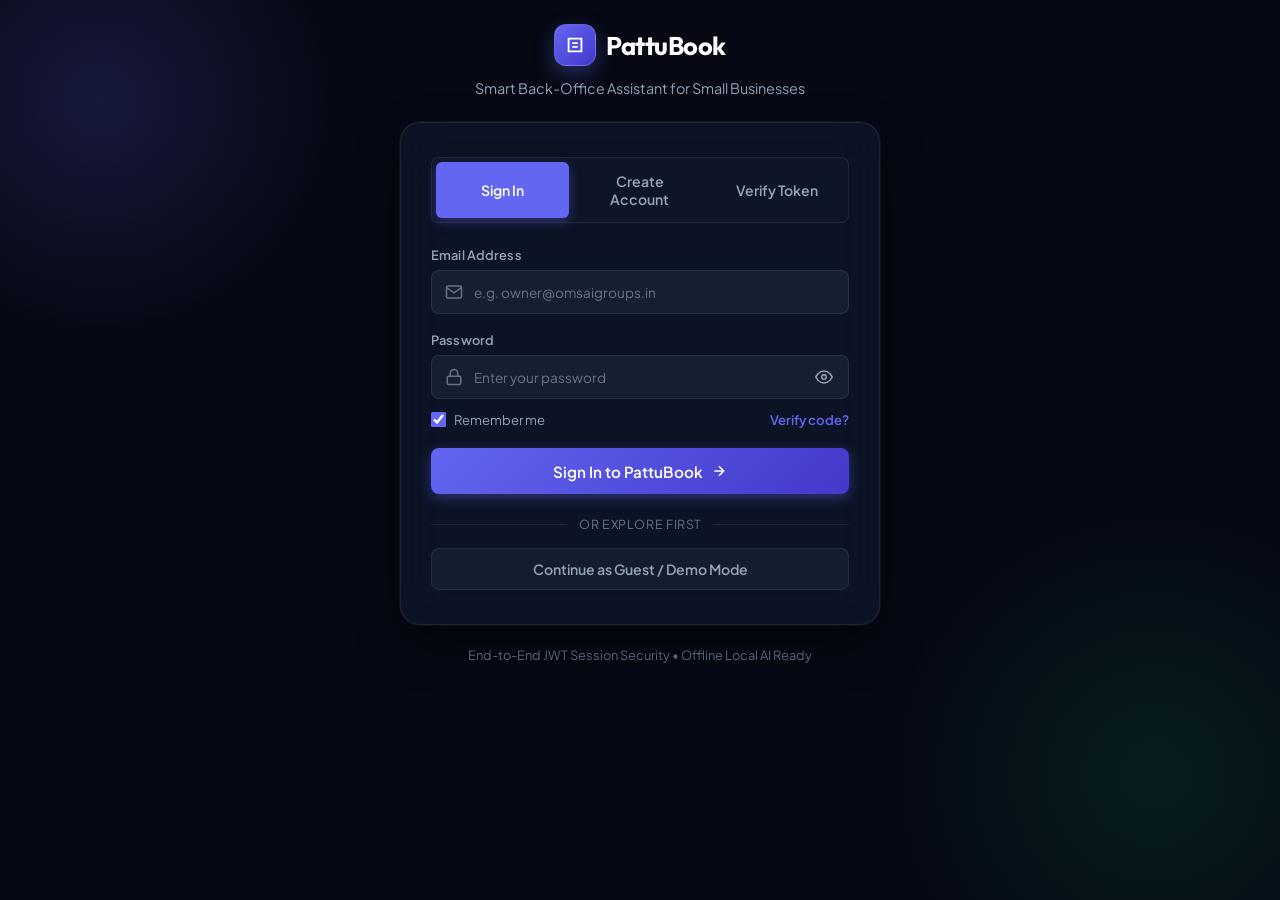
==== frontend/login.html @ f85f1688 "Create dedicated JWT login and signup page with responsive glassmorphism card" ====
<!DOCTYPE html>
<html lang="en" data-theme="dark">
<head>
  <meta charset="UTF-8">
  <meta name="viewport" content="width=device-width, initial-scale=1.0, maximum-scale=1.0, user-scalable=no, viewport-fit=cover">
  <title>PattuBook &bull; Sign In &amp; Register</title>
  <meta name="description" content="Secure JWT authentication for PattuBook Smart Back-Office Assistant. Manage invoices, GST compliance, daily MIS, and automated communications.">
  
  <link rel="manifest" href="/manifest.json">
  <meta name="theme-color" content="#090d16">
  <meta name="mobile-web-app-capable" content="yes">
  <meta name="apple-mobile-web-app-capable" content="yes">
  <meta name="apple-mobile-web-app-status-bar-style" content="black-translucent">
  <link rel="icon" type="image/png" sizes="192x192" href="/static/icons/icon-192.png">

  <!-- Typography -->
  <link rel="preconnect" href="https://fonts.googleapis.com">
  <link rel="preconnect" href="https://fonts.gstatic.com" crossorigin>
  <link href="https://fonts.googleapis.com/css2?family=Plus+Jakarta+Sans:wght@400;500;600;700;800&family=Outfit:wght@500;600;700&display=swap" rel="stylesheet">

  <style>
    :root {
      --font-sans: 'Plus Jakarta Sans', -apple-system, BlinkMacSystemFont, "Segoe UI", Roboto, sans-serif;
      --font-heading: 'Outfit', var(--font-sans);
      --bg-base: #060913;
      --bg-card: rgba(15, 23, 42, 0.78);
      --bg-input: rgba(30, 41, 59, 0.65);
      --border-subtle: rgba(255, 255, 255, 0.08);
      --border-focus: #6366f1;
      --accent-primary: #6366f1;
      --accent-primary-hover: #4f46e5;
      --accent-success: #10b981;
      --accent-danger: #ef4444;
      --accent-warning: #f59e0b;
      --text-main: #f8fafc;
      --text-muted: #94a3b8;
      --text-subtle: #64748b;
      --radius-sm: 8px;
      --radius-md: 14px;
      --radius-lg: 20px;
      --shadow-card: 0 20px 50px -10px rgba(0, 0, 0, 0.6), 0 0 0 1px rgba(255, 255, 255, 0.06);
    }

    * {
      box-sizing: border-box;
      margin: 0;
      padding: 0;
    }

    body {
      font-family: var(--font-sans);
      background-color: var(--bg-base);
      color: var(--text-main);
      min-height: 100vh;
      min-height: -webkit-fill-available;
      display: flex;
      align-items: center;
      justify-content: center;
      padding-top: max(24px, calc(env(safe-area-inset-top, 0px) + 20px));
      padding-bottom: max(24px, calc(env(safe-area-inset-bottom, 0px) + 20px));
      padding-left: max(16px, env(safe-area-inset-left, 0px));
      padding-right: max(16px, env(safe-area-inset-right, 0px));
      position: relative;
      overflow-x: hidden;
    }

    /* Ambient dynamic glow backdrops */
    .bg-glow-1 {
      position: fixed;
      top: -150px;
      left: -150px;
      width: 500px;
      height: 500px;
      background: radial-gradient(circle, rgba(99, 102, 241, 0.18) 0%, rgba(99, 102, 241, 0) 70%);
      border-radius: 50%;
      pointer-events: none;
      z-index: 0;
    }

    .bg-glow-2 {
      position: fixed;
      bottom: -150px;
      right: -150px;
      width: 550px;
      height: 550px;
      background: radial-gradient(circle, rgba(16, 185, 129, 0.12) 0%, rgba(16, 185, 129, 0) 70%);
      border-radius: 50%;
      pointer-events: none;
      z-index: 0;
    }

    .auth-container {
      width: 100%;
      max-width: 480px;
      position: relative;
      z-index: 10;
      animation: fadeIn 0.4s ease-out;
    }

    @keyframes fadeIn {
      from { opacity: 0; transform: translateY(12px); }
      to { opacity: 1; transform: translateY(0); }
    }

    /* Brand Header */
    .brand-header {
      text-align: center;
      margin-bottom: 24px;
    }

    .brand-logo-wrap {
      display: inline-flex;
      align-items: center;
      gap: 10px;
      text-decoration: none;
      color: inherit;
      margin-bottom: 12px;
    }

    .logo-symbol {
      width: 42px;
      height: 42px;
      border-radius: 12px;
      background: linear-gradient(135deg, #6366f1 0%, #4338ca 100%);
      display: flex;
      align-items: center;
      justify-content: center;
      box-shadow: 0 8px 20px rgba(99, 102, 241, 0.35);
      border: 1px solid rgba(255, 255, 255, 0.15);
    }

    .logo-symbol svg {
      width: 22px;
      height: 22px;
      fill: #ffffff;
    }

    .brand-title {
      font-family: var(--font-heading);
      font-size: 1.6rem;
      font-weight: 700;
      letter-spacing: -0.02em;
      color: #fff;
    }

    .brand-subtitle {
      font-size: 0.9rem;
      color: var(--text-muted);
      line-height: 1.4;
    }

    /* Main Glass Card */
    .auth-card {
      background: var(--bg-card);
      backdrop-filter: blur(24px);
      -webkit-backdrop-filter: blur(24px);
      border-radius: var(--radius-lg);
      border: 1px solid var(--border-subtle);
      box-shadow: var(--shadow-card);
      padding: 28px 24px;
    }

    @media (min-width: 480px) {
      .auth-card {
        padding: 34px 30px;
      }
    }

    /* Tab Switcher */
    .auth-tabs {
      display: flex;
      background: rgba(15, 23, 42, 0.9);
      border: 1px solid var(--border-subtle);
      border-radius: var(--radius-sm);
      padding: 4px;
      margin-bottom: 24px;
      gap: 4px;
    }

    .tab-btn {
      flex: 1;
      padding: 10px 14px;
      background: transparent;
      border: none;
      color: var(--text-muted);
      font-family: var(--font-sans);
      font-size: 0.88rem;
      font-weight: 600;
      border-radius: 6px;
      cursor: pointer;
      transition: all 0.2s ease;
      text-align: center;
    }

    .tab-btn:hover {
      color: var(--text-main);
    }

    .tab-btn.active {
      background: var(--accent-primary);
      color: #ffffff;
      box-shadow: 0 4px 12px rgba(99, 102, 241, 0.35);
    }

    /* Forms */
    .form-group {
      margin-bottom: 18px;
    }

    .form-group-row {
      display: grid;
      grid-template-columns: 1fr 1fr;
      gap: 12px;
    }

    .form-label {
      display: block;
      font-size: 0.8rem;
      font-weight: 600;
      color: var(--text-muted);
      margin-bottom: 7px;
      letter-spacing: 0.01em;
    }

    .input-wrapper {
      position: relative;
      display: flex;
      align-items: center;
    }

    .input-icon {
      position: absolute;
      left: 14px;
      width: 18px;
      height: 18px;
      color: var(--text-subtle);
      pointer-events: none;
      display: flex;
      align-items: center;
      justify-content: center;
    }

    .form-input {
      width: 100%;
      height: 44px;
      background: var(--bg-input);
      border: 1px solid var(--border-subtle);
      border-radius: var(--radius-sm);
      color: var(--text-main);
      font-family: var(--font-sans);
      font-size: 0.92rem;
      padding: 0 14px 0 42px;
      outline: none;
      transition: all 0.2s ease;
    }

    .form-input.has-toggle {
      padding-right: 44px;
    }

    .form-input:focus {
      border-color: var(--border-focus);
      background: rgba(30, 41, 59, 0.9);
      box-shadow: 0 0 0 3px rgba(99, 102, 241, 0.2);
    }

    .form-input::placeholder {
      color: var(--text-subtle);
      font-size: 0.85rem;
    }

    .password-toggle-btn {
      position: absolute;
      right: 10px;
      background: transparent;
      border: none;
      color: var(--text-muted);
      cursor: pointer;
      padding: 6px;
      display: flex;
      align-items: center;
      justify-content: center;
      border-radius: 4px;
    }

    .password-toggle-btn:hover {
      color: var(--text-main);
    }

    /* Form Footer Meta */
    .form-meta {
      display: flex;
      align-items: center;
      justify-content: space-between;
      margin-top: -6px;
      margin-bottom: 20px;
      font-size: 0.82rem;
    }

    .remember-label {
      display: flex;
      align-items: center;
      gap: 8px;
      color: var(--text-muted);
      cursor: pointer;
    }

    .remember-label input[type="checkbox"] {
      accent-color: var(--accent-primary);
      cursor: pointer;
      width: 15px;
      height: 15px;
    }

    .link-subtle {
      color: var(--accent-primary);
      text-decoration: none;
      font-weight: 600;
      transition: color 0.15s;
    }

    .link-subtle:hover {
      color: #818cf8;
      text-decoration: underline;
    }

    /* Buttons */
    .btn-submit {
      width: 100%;
      height: 46px;
      background: linear-gradient(135deg, var(--accent-primary) 0%, #4338ca 100%);
      color: #ffffff;
      border: none;
      border-radius: var(--radius-sm);
      font-family: var(--font-sans);
      font-size: 0.95rem;
      font-weight: 600;
      cursor: pointer;
      display: flex;
      align-items: center;
      justify-content: center;
      gap: 8px;
      box-shadow: 0 4px 14px rgba(99, 102, 241, 0.4);
      transition: all 0.2s ease;
    }

    .btn-submit:hover:not(:disabled) {
      background: linear-gradient(135deg, var(--accent-primary-hover) 0%, #3730a3 100%);
      transform: translateY(-1px);
      box-shadow: 0 6px 18px rgba(99, 102, 241, 0.5);
    }

    .btn-submit:active:not(:disabled) {
      transform: translateY(0);
    }

    .btn-submit:disabled {
      opacity: 0.65;
      cursor: not-allowed;
      transform: none;
    }

    .btn-secondary {
      width: 100%;
      height: 42px;
      background: rgba(30, 41, 59, 0.5);
      color: var(--text-muted);
      border: 1px solid var(--border-subtle);
      border-radius: var(--radius-sm);
      font-family: var(--font-sans);
      font-size: 0.88rem;
      font-weight: 600;
      cursor: pointer;
      display: flex;
      align-items: center;
      justify-content: center;
      gap: 8px;
      transition: all 0.2s;
      margin-top: 10px;
      text-decoration: none;
    }

    .btn-secondary:hover {
      background: rgba(30, 41, 59, 0.9);
      color: var(--text-main);
      border-color: rgba(255, 255, 255, 0.15);
    }

    /* Alerts */
    .auth-alert {
      padding: 12px 14px;
      border-radius: var(--radius-sm);
      font-size: 0.84rem;
      line-height: 1.4;
      margin-bottom: 18px;
      display: none;
      align-items: flex-start;
      gap: 10px;
    }

    .auth-alert.danger {
      display: flex;
      background: rgba(239, 68, 68, 0.12);
      border: 1px solid rgba(239, 68, 68, 0.35);
      color: #fca5a5;
    }

    .auth-alert.success {
      display: flex;
      background: rgba(16, 185, 129, 0.12);
      border: 1px solid rgba(16, 185, 129, 0.35);
      color: #6ee7b7;
    }

    .auth-alert.info {
      display: flex;
      background: rgba(99, 102, 241, 0.12);
      border: 1px solid rgba(99, 102, 241, 0.35);
      color: #c7d2fe;
    }

    .alert-icon {
      flex-shrink: 0;
      width: 18px;
      height: 18px;
      margin-top: 1px;
    }

    /* Divider */
    .auth-divider {
      display: flex;
      align-items: center;
      margin: 22px 0 16px 0;
      color: var(--text-subtle);
      font-size: 0.78rem;
      text-transform: uppercase;
      letter-spacing: 0.05em;
    }

    .auth-divider::before,
    .auth-divider::after {
      content: "";
      flex: 1;
      height: 1px;
      background: var(--border-subtle);
    }

    .auth-divider span {
      padding: 0 12px;
    }

    /* Password strength indicator */
    .pwd-strength-bar {
      height: 4px;
      background: rgba(255, 255, 255, 0.08);
      border-radius: 2px;
      margin-top: 6px;
      overflow: hidden;
      display: flex;
    }

    .pwd-strength-fill {
      height: 100%;
      width: 0%;
      transition: width 0.3s, background-color 0.3s;
    }

    /* Already logged in card state */
    .already-logged-card {
      display: none;
      text-align: center;
      padding: 10px 0;
    }

    .user-badge-avatar {
      width: 58px;
      height: 58px;
      border-radius: 50%;
      background: linear-gradient(135deg, #6366f1 0%, #a855f7 100%);
      color: #fff;
      font-family: var(--font-heading);
      font-size: 1.3rem;
      font-weight: 700;
      display: flex;
      align-items: center;
      justify-content: center;
      margin: 0 auto 16px auto;
      box-shadow: 0 8px 24px rgba(99, 102, 241, 0.3);
    }

    .logged-name {
      font-size: 1.15rem;
      font-weight: 700;
      color: var(--text-main);
      margin-bottom: 4px;
    }

    .logged-store {
      font-size: 0.85rem;
      color: var(--accent-primary);
      margin-bottom: 20px;
    }

    /* Spinner */
    .spinner {
      width: 18px;
      height: 18px;
      border: 2px solid rgba(255, 255, 255, 0.3);
      border-radius: 50%;
      border-top-color: #ffffff;
      animation: spin 0.8s linear infinite;
    }

    @keyframes spin {
      to { transform: rotate(360deg); }
    }

    .footer-note {
      text-align: center;
      margin-top: 22px;
      font-size: 0.8rem;
      color: var(--text-subtle);
    }
  </style>
</head>
<body>
  <!-- Ambient background lighting -->
  <div class="bg-glow-1"></div>
  <div class="bg-glow-2"></div>

  <div class="auth-container">
    <!-- Brand Header -->
    <div class="brand-header">
      <a href="/" class="brand-logo-wrap" title="Return to Dashboard">
        <div class="logo-symbol">
          <svg viewBox="0 0 24 24">
            <path d="M4 4h16v16H4V4zm2 2v12h12V6H6zm3 3h6v2H9V9zm0 4h6v2H9v-2z" />
          </svg>
        </div>
        <span class="brand-title">PattuBook</span>
      </a>
      <p class="brand-subtitle">Smart Back-Office Assistant for Small Businesses</p>
    </div>

    <!-- Main Auth Card -->
    <div class="auth-card">
      <!-- Dynamic Alert Container -->
      <div id="auth-alert" class="auth-alert">
        <svg class="alert-icon" id="alert-icon" viewBox="0 0 24 24" fill="none" stroke="currentColor" stroke-width="2">
          <circle cx="12" cy="12" r="10"></circle>
          <line x1="12" y1="8" x2="12" y2="12"></line>
          <line x1="12" y1="16" x2="12.01" y2="16"></line>
        </svg>
        <span id="alert-text">Alert message</span>
      </div>

      <!-- State: Already Signed In Prompt -->
      <div id="already-logged-section" class="already-logged-card">
        <div class="user-badge-avatar" id="logged-avatar">PB</div>
        <div class="logged-name" id="logged-user-name">Welcome Back</div>
        <div class="logged-store" id="logged-store-name">Enterprise Store</div>
        
        <p style="font-size: 0.86rem; color: var(--text-muted); margin-bottom: 22px;">
          You are currently signed in with an active JWT session.
        </p>

        <a href="/" class="btn-submit" style="text-decoration: none;">
          Go to Dashboard
          <svg width="16" height="16" viewBox="0 0 24 24" fill="none" stroke="currentColor" stroke-width="2.2">
            <line x1="5" y1="12" x2="19" y2="12"></line>
            <polyline points="12 5 19 12 12 19"></polyline>
          </svg>
        </a>

        <button type="button" class="btn-secondary" onclick="AuthPage.signOut()">
          Sign Out / Switch Account
        </button>
      </div>

      <!-- State: Sign In / Register / Verify Tabs -->
      <div id="auth-forms-section">
        <!-- Auth Navigation Tabs -->
        <div class="auth-tabs">
          <button type="button" class="tab-btn active" id="tab-signin" onclick="AuthPage.switchTab('signin')">
            Sign In
          </button>
          <button type="button" class="tab-btn" id="tab-signup" onclick="AuthPage.switchTab('signup')">
            Create Account
          </button>
          <button type="button" class="tab-btn" id="tab-verify" onclick="AuthPage.switchTab('verify')">
            Verify Token
          </button>
        </div>

        <!-- 1. SIGN IN FORM -->
        <form id="form-signin" onsubmit="AuthPage.handleSignIn(event)">
          <div class="form-group">
            <label class="form-label" for="signin-email">Email Address</label>
            <div class="input-wrapper">
              <span class="input-icon">
                <svg width="18" height="18" viewBox="0 0 24 24" fill="none" stroke="currentColor" stroke-width="2">
                  <path d="M4 4h16c1.1 0 2 .9 2 2v12c0 1.1-.9 2-2 2H4c-1.1 0-2-.9-2-2V6c0-1.1.9-2 2-2z"></path>
                  <polyline points="22,6 12,13 2,6"></polyline>
                </svg>
              </span>
              <input type="email" id="signin-email" class="form-input" placeholder="e.g. owner@omsaigroups.in" required autocomplete="email" />
            </div>
          </div>

          <div class="form-group">
            <label class="form-label" for="signin-password">Password</label>
            <div class="input-wrapper">
              <span class="input-icon">
                <svg width="18" height="18" viewBox="0 0 24 24" fill="none" stroke="currentColor" stroke-width="2">
                  <rect x="3" y="11" width="18" height="11" rx="2" ry="2"></rect>
                  <path d="M7 11V7a5 5 0 0 1 10 0v4"></path>
                </svg>
              </span>
              <input type="password" id="signin-password" class="form-input has-toggle" placeholder="Enter your password" required autocomplete="current-password" />
              <button type="button" class="password-toggle-btn" onclick="AuthPage.togglePassword('signin-password', this)" title="Show/Hide Password" aria-label="Toggle password visibility">
                <svg width="18" height="18" viewBox="0 0 24 24" fill="none" stroke="currentColor" stroke-width="2">
                  <path d="M1 12s4-8 11-8 11 8 11 8-4 8-11 8-11-8-11-8z"></path>
                  <circle cx="12" cy="12" r="3"></circle>
                </svg>
              </button>
            </div>
          </div>

          <div class="form-meta">
            <label class="remember-label">
              <input type="checkbox" id="signin-remember" checked />
              <span>Remember me</span>
            </label>
            <a href="javascript:void(0)" onclick="AuthPage.switchTab('verify')" class="link-subtle">
              Verify code?
            </a>
          </div>

          <button type="submit" class="btn-submit" id="btn-signin-submit">
            <span>Sign In to PattuBook</span>
            <svg width="16" height="16" viewBox="0 0 24 24" fill="none" stroke="currentColor" stroke-width="2.2">
              <line x1="5" y1="12" x2="19" y2="12"></line>
              <polyline points="12 5 19 12 12 19"></polyline>
            </svg>
          </button>

          <div class="auth-divider">
            <span>Or explore first</span>
          </div>

          <a href="/" class="btn-secondary">
            Continue as Guest / Demo Mode
          </a>
        </form>

        <!-- 2. CREATE ACCOUNT FORM -->
        <form id="form-signup" onsubmit="AuthPage.handleSignUp(event)" style="display: none;">
          <div class="form-group-row">
            <div class="form-group">
              <label class="form-label" for="signup-name">Full Name</label>
              <div class="input-wrapper">
                <span class="input-icon">
                  <svg width="18" height="18" viewBox="0 0 24 24" fill="none" stroke="currentColor" stroke-width="2">
                    <path d="M20 21v-2a4 4 0 0 0-4-4H8a4 4 0 0 0-4 4v2"></path>
                    <circle cx="12" cy="7" r="4"></circle>
                  </svg>
                </span>
                <input type="text" id="signup-name" class="form-input" placeholder="Ramesh K. Gupta" required />
              </div>
            </div>

            <div class="form-group">
              <label class="form-label" for="signup-business">Shop / Business</label>
              <div class="input-wrapper">
                <span class="input-icon">
                  <svg width="18" height="18" viewBox="0 0 24 24" fill="none" stroke="currentColor" stroke-width="2">
                    <rect x="2" y="7" width="20" height="14" rx="2" ry="2"></rect>
                    <path d="M16 21V5a2 2 0 0 0-2-2h-4a2 2 0 0 0-2 2v16"></path>
                  </svg>
                </span>
                <input type="text" id="signup-business" class="form-input" placeholder="Om Sai Traders" required />
              </div>
            </div>
          </div>

          <div class="form-group">
            <label class="form-label" for="signup-email">Work / Personal Email</label>
            <div class="input-wrapper">
              <span class="input-icon">
                <svg width="18" height="18" viewBox="0 0 24 24" fill="none" stroke="currentColor" stroke-width="2">
                  <path d="M4 4h16c1.1 0 2 .9 2 2v12c0 1.1-.9 2-2 2H4c-1.1 0-2-.9-2-2V6c0-1.1.9-2 2-2z"></path>
                  <polyline points="22,6 12,13 2,6"></polyline>
                </svg>
              </span>
              <input type="email" id="signup-email" class="form-input" placeholder="contact@omsaigroups.in" required autocomplete="email" />
            </div>
          </div>

          <div class="form-group-row">
            <div class="form-group">
              <label class="form-label" for="signup-phone">Phone / WhatsApp</label>
              <div class="input-wrapper">
                <span class="input-icon">
                  <svg width="18" height="18" viewBox="0 0 24 24" fill="none" stroke="currentColor" stroke-width="2">
                    <path d="M22 16.92v3a2 2 0 0 1-2.18 2 19.79 19.79 0 0 1-8.63-3.07 19.5 19.5 0 0 1-6-6 19.79 19.79 0 0 1-3.07-8.67A2 2 0 0 1 4.11 2h3a2 2 0 0 1 2 1.72 12.84 12.84 0 0 0 .7 2.81 2 2 0 0 1-.45 2.11L8.09 9.91a16 16 0 0 0 6 6l1.27-1.27a2 2 0 0 1 2.11-.45 12.84 12.84 0 0 0 2.81.7A2 2 0 0 1 22 16.92z"></path>
                  </svg>
                </span>
                <input type="tel" id="signup-phone" class="form-input" placeholder="+91 98200 12345" />
              </div>
            </div>

            <div class="form-group">
              <label class="form-label" for="signup-gstin">GSTIN (Optional)</label>
              <div class="input-wrapper">
                <span class="input-icon">
                  <svg width="18" height="18" viewBox="0 0 24 24" fill="none" stroke="currentColor" stroke-width="2">
                    <path d="M14 2H6a2 2 0 0 0-2 2v16a2 2 0 0 0 2 2h12a2 2 0 0 0 2-2V8z"></path>
                    <polyline points="14 2 14 8 20 8"></polyline>
                    <line x1="16" y1="13" x2="8" y2="13"></line>
                    <line x1="16" y1="17" x2="8" y2="17"></line>
                  </svg>
                </span>
                <input type="text" id="signup-gstin" class="form-input" placeholder="27AAPCG1234F1Z8" maxlength="15" />
              </div>
            </div>
          </div>

          <div class="form-group">
            <label class="form-label" for="signup-password">Create Password (min 6 chars)</label>
            <div class="input-wrapper">
              <span class="input-icon">
                <svg width="18" height="18" viewBox="0 0 24 24" fill="none" stroke="currentColor" stroke-width="2">
                  <rect x="3" y="11" width="18" height="11" rx="2" ry="2"></rect>
                  <path d="M7 11V7a5 5 0 0 1 10 0v4"></path>
                </svg>
              </span>
              <input type="password" id="signup-password" class="form-input has-toggle" placeholder="At least 6 characters" required minlength="6" oninput="AuthPage.updateStrength(this.value)" autocomplete="new-password" />
              <button type="button" class="password-toggle-btn" onclick="AuthPage.togglePassword('signup-password', this)" title="Show/Hide Password" aria-label="Toggle password visibility">
                <svg width="18" height="18" viewBox="0 0 24 24" fill="none" stroke="currentColor" stroke-width="2">
                  <path d="M1 12s4-8 11-8 11 8 11 8-4 8-11 8-11-8-11-8z"></path>
                  <circle cx="12" cy="12" r="3"></circle>
                </svg>
              </button>
            </div>
            <div class="pwd-strength-bar">
              <div class="pwd-strength-fill" id="pwd-strength-fill"></div>
            </div>
          </div>

          <button type="submit" class="btn-submit" id="btn-signup-submit" style="margin-top: 14px;">
            <span>Create Account &amp; Sign In</span>
            <svg width="16" height="16" viewBox="0 0 24 24" fill="none" stroke="currentColor" stroke-width="2.2">
              <line x1="5" y1="12" x2="19" y2="12"></line>
              <polyline points="12 5 19 12 12 19"></polyline>
            </svg>
          </button>

          <div style="text-align: center; margin-top: 16px;">
            <a href="javascript:void(0)" onclick="AuthPage.switchTab('signin')" class="link-subtle" style="font-size: 0.84rem;">
              Already registered? Sign In
            </a>
          </div>
        </form>

        <!-- 3. VERIFY TOKEN FORM -->
        <form id="form-verify" onsubmit="AuthPage.handleVerifyToken(event)" style="display: none;">
          <p style="font-size: 0.85rem; color: var(--text-muted); margin-bottom: 16px; line-height: 1.5;">
            Enter your registered email address and the activation token received via email or admin dispatch.
          </p>

          <div class="form-group">
            <label class="form-label" for="verify-email">Registered Email</label>
            <div class="input-wrapper">
              <span class="input-icon">
                <svg width="18" height="18" viewBox="0 0 24 24" fill="none" stroke="currentColor" stroke-width="2">
                  <path d="M4 4h16c1.1 0 2 .9 2 2v12c0 1.1-.9 2-2 2H4c-1.1 0-2-.9-2-2V6c0-1.1.9-2 2-2z"></path>
                  <polyline points="22,6 12,13 2,6"></polyline>
                </svg>
              </span>
              <input type="email" id="verify-email" class="form-input" placeholder="your@email.com" />
            </div>
          </div>

          <div class="form-group">
            <label class="form-label" for="verify-token">Verification Token</label>
            <div class="input-wrapper">
              <span class="input-icon">
                <svg width="18" height="18" viewBox="0 0 24 24" fill="none" stroke="currentColor" stroke-width="2">
                  <path d="M21 2l-2 2m-2-2l2 2m-8 6l4-4 2 2-4 4m-4 4l-4 4a2.828 2.828 0 0 1-4-4l4-4"></path>
                  <circle cx="15.5" cy="8.5" r="3.5"></circle>
                </svg>
              </span>
              <input type="text" id="verify-token" class="form-input" placeholder="Paste verification token" required />
            </div>
          </div>

          <button type="submit" class="btn-submit" id="btn-verify-submit">
            <span>Verify &amp; Activate Account</span>
            <svg width="16" height="16" viewBox="0 0 24 24" fill="none" stroke="currentColor" stroke-width="2.2">
              <polyline points="20 6 9 17 4 12"></polyline>
            </svg>
          </button>

          <button type="button" class="btn-secondary" onclick="AuthPage.handleResendCode()">
            Resend Verification Code
          </button>

          <div style="text-align: center; margin-top: 16px;">
            <a href="javascript:void(0)" onclick="AuthPage.switchTab('signin')" class="link-subtle" style="font-size: 0.84rem;">
              Back to Sign In
            </a>
          </div>
        </form>
      </div>
    </div>

    <!-- Security & Privacy footer -->
    <div class="footer-note">
      End-to-End JWT Session Security &bull; Offline Local AI Ready
    </div>
  </div>

  <script>
    const AuthPage = {
      activeTab: "signin",

      async init() {
        // Read URL search params (e.g. ?tab=signup or ?tab=verify&token=...)
        const urlParams = new URLSearchParams(window.location.search);
        const hash = window.location.hash;
        
        let initialTab = urlParams.get("tab") || "signin";
        if (hash.includes("signup")) initialTab = "signup";
        if (hash.includes("verify") || hash.includes("token=")) initialTab = "verify";

        // Check if token exists in URL or Hash
        const tokenFromUrl = urlParams.get("token") || (new URLSearchParams(hash.replace(/^#\/?verify\??/, "")).get("token"));
        const emailFromUrl = urlParams.get("email") || (new URLSearchParams(hash.replace(/^#\/?verify\??/, "")).get("email"));

        if (tokenFromUrl) {
          initialTab = "verify";
          setTimeout(() => {
            const tokenInput = document.getElementById("verify-token");
            if (tokenInput) tokenInput.value = tokenFromUrl;
            const emailInput = document.getElementById("verify-email");
            if (emailInput && emailFromUrl) emailInput.value = emailFromUrl;
            this.showAlert("info", "Verification token detected from link. Click 'Verify & Activate' to complete.");
          }, 100);
        }

        // Restore remembered email
        const rememberedEmail = localStorage.getItem("pattubook_remembered_email");
        if (rememberedEmail) {
          const emailInput = document.getElementById("signin-email");
          if (emailInput) emailInput.value = rememberedEmail;
        }

        // Check active session
        await this.checkExistingSession();

        this.switchTab(initialTab);
      },

      async checkExistingSession() {
        const token = localStorage.getItem("pattubook_token");
        if (!token) return;

        try {
          const res = await fetch("/api/auth/me", {
            headers: { "Authorization": `Bearer ${token}` }
          });
          if (res.ok) {
            const data = await res.json();
            const user = data.user;
            if (user) {
              document.getElementById("auth-forms-section").style.display = "none";
              const loggedSection = document.getElementById("already-logged-section");
              loggedSection.style.display = "block";

              const nameEl = document.getElementById("logged-user-name");
              const storeEl = document.getElementById("logged-store-name");
              const avatarEl = document.getElementById("logged-avatar");

              if (nameEl) nameEl.textContent = user.full_name || "Business Owner";
              if (storeEl) storeEl.textContent = user.business_name ? `${user.business_name} (${user.email})` : user.email;
              if (avatarEl) {
                const initials = (user.full_name || "PB")
                  .split(" ")
                  .map(n => n[0])
                  .join("")
                  .substring(0, 2)
                  .toUpperCase();
                avatarEl.textContent = initials;
              }
            }
          } else {
            // Expired or invalid token: clean up
            localStorage.removeItem("pattubook_token");
            localStorage.removeItem("pattubook_user");
          }
        } catch (e) {
          console.warn("Session check offline:", e);
        }
      },

      switchTab(tab) {
        this.activeTab = tab;
        ["signin", "signup", "verify"].forEach(t => {
          const form = document.getElementById(`form-${t}`);
          const btn = document.getElementById(`tab-${t}`);
          if (form) form.style.display = t === tab ? "block" : "none";
          if (btn) {
            if (t === tab) {
              btn.classList.add("active");
            } else {
              btn.classList.remove("active");
            }
          }
        });
        this.hideAlert();
      },

      showAlert(type, text) {
        const alertBox = document.getElementById("auth-alert");
        const alertText = document.getElementById("alert-text");
        alertBox.className = `auth-alert ${type}`;
        alertText.textContent = text;
        alertBox.style.display = "flex";
      },

      hideAlert() {
        const alertBox = document.getElementById("auth-alert");
        if (alertBox) alertBox.style.display = "none";
      },

      togglePassword(inputId, btn) {
        const input = document.getElementById(inputId);
        if (!input) return;
        const isPassword = input.type === "password";
        input.type = isPassword ? "text" : "password";

        // Toggle icon
        btn.innerHTML = isPassword
          ? `<svg width="18" height="18" viewBox="0 0 24 24" fill="none" stroke="currentColor" stroke-width="2">
               <path d="M17.94 17.94A10.07 10.07 0 0 1 12 20c-7 0-11-8-11-8a18.45 18.45 0 0 1 5.06-5.94M9.9 4.24A9.12 9.12 0 0 1 12 4c7 0 11 8 11 8a18.5 18.5 0 0 1-2.16 3.19m-6.72-1.07a3 3 0 1 1-4.24-4.24"></path>
               <line x1="1" y1="1" x2="23" y2="23"></line>
             </svg>`
          : `<svg width="18" height="18" viewBox="0 0 24 24" fill="none" stroke="currentColor" stroke-width="2">
               <path d="M1 12s4-8 11-8 11 8 11 8-4 8-11 8-11-8-11-8z"></path>
               <circle cx="12" cy="12" r="3"></circle>
             </svg>`;
      },

      updateStrength(val) {
        const bar = document.getElementById("pwd-strength-fill");
        if (!bar) return;
        let score = 0;
        if (val.length >= 6) score += 25;
        if (val.length >= 10) score += 25;
        if (/[A-Z]/.test(val) && /[0-9]/.test(val)) score += 25;
        if (/[^A-Za-z0-9]/.test(val)) score += 25;

        bar.style.width = score + "%";
        if (score <= 25) {
          bar.style.backgroundColor = "var(--accent-danger)";
        } else if (score <= 50) {
          bar.style.backgroundColor = "var(--accent-warning)";
        } else {
          bar.style.backgroundColor = "var(--accent-success)";
        }
      },

      async handleSignIn(e) {
        e.preventDefault();
        const submitBtn = document.getElementById("btn-signin-submit");
        const email = document.getElementById("signin-email").value.trim();
        const password = document.getElementById("signin-password").value;
        const remember = document.getElementById("signin-remember").checked;

        submitBtn.disabled = true;
        submitBtn.innerHTML = `<span class="spinner"></span> Authenticating...`;
        this.hideAlert();

        try {
          const res = await fetch("/api/auth/login", {
            method: "POST",
            headers: { "Content-Type": "application/json" },
            body: JSON.stringify({ email, password })
          });
          const data = await res.json();

          if (res.status === 403) {
            // Unverified
            this.showAlert("warning", data.detail || "Email not verified. Enter token to complete activation.");
            this.switchTab("verify");
            const verifyEmail = document.getElementById("verify-email");
            if (verifyEmail) verifyEmail.value = email;
            return;
          }

          if (!res.ok) {
            throw new Error(data.detail || "Invalid email or password.");
          }

          // Remember email preference
          if (remember) {
            localStorage.setItem("pattubook_remembered_email", email);
          } else {
            localStorage.removeItem("pattubook_remembered_email");
          }

          // Save JWT access token & user profile
          localStorage.setItem("pattubook_token", data.access_token);
          if (data.user) {
            localStorage.setItem("pattubook_user", JSON.stringify(data.user));
          }

          this.showAlert("success", "Sign in successful! Redirecting to dashboard...");
          submitBtn.innerHTML = `<span>Verified! Redirecting...</span>`;

          setTimeout(() => {
            const urlParams = new URLSearchParams(window.location.search);
            const redirectUrl = urlParams.get("redirect") || "/";
            window.location.href = redirectUrl;
          }, 600);

        } catch (err) {
          this.showAlert("danger", err.message || "Network error. Please try again.");
          submitBtn.disabled = false;
          submitBtn.innerHTML = `
            <span>Sign In to PattuBook</span>
            <svg width="16" height="16" viewBox="0 0 24 24" fill="none" stroke="currentColor" stroke-width="2.2">
              <line x1="5" y1="12" x2="19" y2="12"></line>
              <polyline points="12 5 19 12 12 19"></polyline>
            </svg>`;
        }
      },

      async handleSignUp(e) {
        e.preventDefault();
        const submitBtn = document.getElementById("btn-signup-submit");
        const payload = {
          full_name: document.getElementById("signup-name").value.trim(),
          business_name: document.getElementById("signup-business").value.trim(),
          email: document.getElementById("signup-email").value.trim(),
          phone: document.getElementById("signup-phone").value.trim(),
          gstin: document.getElementById("signup-gstin").value.trim(),
          password: document.getElementById("signup-password").value,
        };

        if (payload.password.length < 6) {
          this.showAlert("danger", "Password must be at least 6 characters long.");
          return;
        }

        submitBtn.disabled = true;
        submitBtn.innerHTML = `<span class="spinner"></span> Creating Account...`;
        this.hideAlert();

        try {
          const res = await fetch("/api/auth/signup", {
            method: "POST",
            headers: { "Content-Type": "application/json" },
            body: JSON.stringify(payload)
          });
          const data = await res.json();

          if (!res.ok) {
            throw new Error(data.detail || "Account creation failed.");
          }

          // If JWT access token was returned directly, log the user in immediately
          if (data.access_token) {
            localStorage.setItem("pattubook_token", data.access_token);
            if (data.user) {
              localStorage.setItem("pattubook_user", JSON.stringify(data.user));
            }
            this.showAlert("success", "Account created successfully! Redirecting to dashboard...");
            submitBtn.innerHTML = `<span>Welcome! Redirecting...</span>`;

            setTimeout(() => {
              window.location.href = "/";
            }, 800);
            return;
          }

          // Otherwise, switch to verification tab
          this.showAlert("info", data.message || "Account registered. Please enter verification token.");
          this.switchTab("verify");
          const verifyEmail = document.getElementById("verify-email");
          if (verifyEmail) verifyEmail.value = payload.email;

          if (data.verification && data.verification.token) {
            const verifyToken = document.getElementById("verify-token");
            if (verifyToken) verifyToken.value = data.verification.token;
          }

        } catch (err) {
          this.showAlert("danger", err.message || "Could not complete registration.");
        } finally {
          submitBtn.disabled = false;
          submitBtn.innerHTML = `
            <span>Create Account &amp; Sign In</span>
            <svg width="16" height="16" viewBox="0 0 24 24" fill="none" stroke="currentColor" stroke-width="2.2">
              <line x1="5" y1="12" x2="19" y2="12"></line>
              <polyline points="12 5 19 12 12 19"></polyline>
            </svg>`;
        }
      },

      async handleVerifyToken(e) {
        e.preventDefault();
        const submitBtn = document.getElementById("btn-verify-submit");
        const token = document.getElementById("verify-token").value.trim();
        const email = document.getElementById("verify-email").value.trim();

        if (!token) {
          this.showAlert("warning", "Please provide the verification token.");
          return;
        }

        submitBtn.disabled = true;
        submitBtn.innerHTML = `<span class="spinner"></span> Verifying...`;
        this.hideAlert();

        try {
          const res = await fetch("/api/auth/verify-email", {
            method: "POST",
            headers: { "Content-Type": "application/json" },
            body: JSON.stringify({ token, email: email || undefined })
          });
          const data = await res.json();

          if (!res.ok) {
            throw new Error(data.detail || "Invalid or expired token.");
          }

          // Save JWT token
          localStorage.setItem("pattubook_token", data.access_token);
          if (data.user) {
            localStorage.setItem("pattubook_user", JSON.stringify(data.user));
          }

          this.showAlert("success", "Account verified and activated! Redirecting to dashboard...");
          submitBtn.innerHTML = `<span>Verified! Redirecting...</span>`;

          setTimeout(() => {
            window.location.href = "/";
          }, 800);

        } catch (err) {
          this.showAlert("danger", err.message || "Verification failed.");
          submitBtn.disabled = false;
          submitBtn.innerHTML = `
            <span>Verify &amp; Activate Account</span>
            <svg width="16" height="16" viewBox="0 0 24 24" fill="none" stroke="currentColor" stroke-width="2.2">
              <polyline points="20 6 9 17 4 12"></polyline>
            </svg>`;
        }
      },

      async handleResendCode() {
        const email = document.getElementById("verify-email").value.trim();
        if (!email) {
          this.showAlert("warning", "Enter your registered email address first.");
          return;
        }

        try {
          const res = await fetch("/api/auth/resend-verification", {
            method: "POST",
            headers: { "Content-Type": "application/json" },
            body: JSON.stringify({ email })
          });
          const data = await res.json();
          if (!res.ok) throw new Error(data.detail || "Could not resend code.");

          this.showAlert("success", data.message || "Verification code dispatched.");
          if (data.verification && data.verification.token) {
            const tokenInput = document.getElementById("verify-token");
            if (tokenInput) tokenInput.value = data.verification.token;
          }
        } catch (err) {
          this.showAlert("danger", err.message || "Failed to resend.");
        }
      },

      signOut() {
        localStorage.removeItem("pattubook_token");
        localStorage.removeItem("pattubook_user");
        document.getElementById("already-logged-section").style.display = "none";
        document.getElementById("auth-forms-section").style.display = "block";
        this.showAlert("info", "Signed out successfully.");
        this.switchTab("signin");
      }
    };

    window.addEventListener("DOMContentLoaded", () => {
      AuthPage.init();
    });
  </script>
</body>
</html>
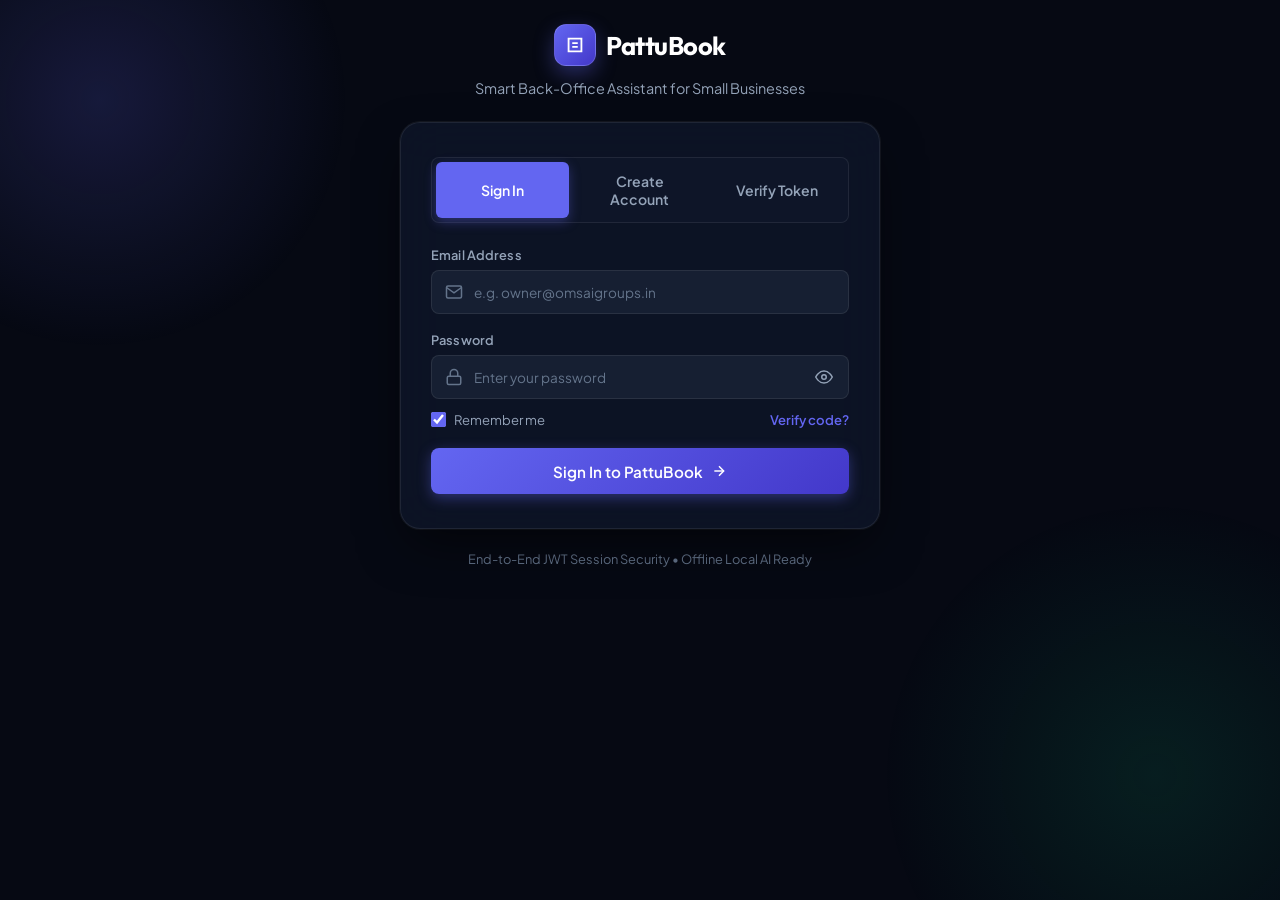
==== commit 60cd3686: "Enforce authentication guard to land on login page for unauthenticated users" ====
--- a/frontend/login.html
+++ b/frontend/login.html
@@ -531,14 +531,14 @@
   <div class="auth-container">
     <!-- Brand Header -->
     <div class="brand-header">
-      <a href="/" class="brand-logo-wrap" title="Return to Dashboard">
+      <div class="brand-logo-wrap">
         <div class="logo-symbol">
           <svg viewBox="0 0 24 24">
             <path d="M4 4h16v16H4V4zm2 2v12h12V6H6zm3 3h6v2H9V9zm0 4h6v2H9v-2z" />
           </svg>
         </div>
         <span class="brand-title">PattuBook</span>
-      </a>
+      </div>
       <p class="brand-subtitle">Smart Back-Office Assistant for Small Businesses</p>
     </div>
 
@@ -643,14 +643,6 @@
               <polyline points="12 5 19 12 12 19"></polyline>
             </svg>
           </button>
-
-          <div class="auth-divider">
-            <span>Or explore first</span>
-          </div>
-
-          <a href="/" class="btn-secondary">
-            Continue as Guest / Demo Mode
-          </a>
         </form>
 
         <!-- 2. CREATE ACCOUNT FORM -->
